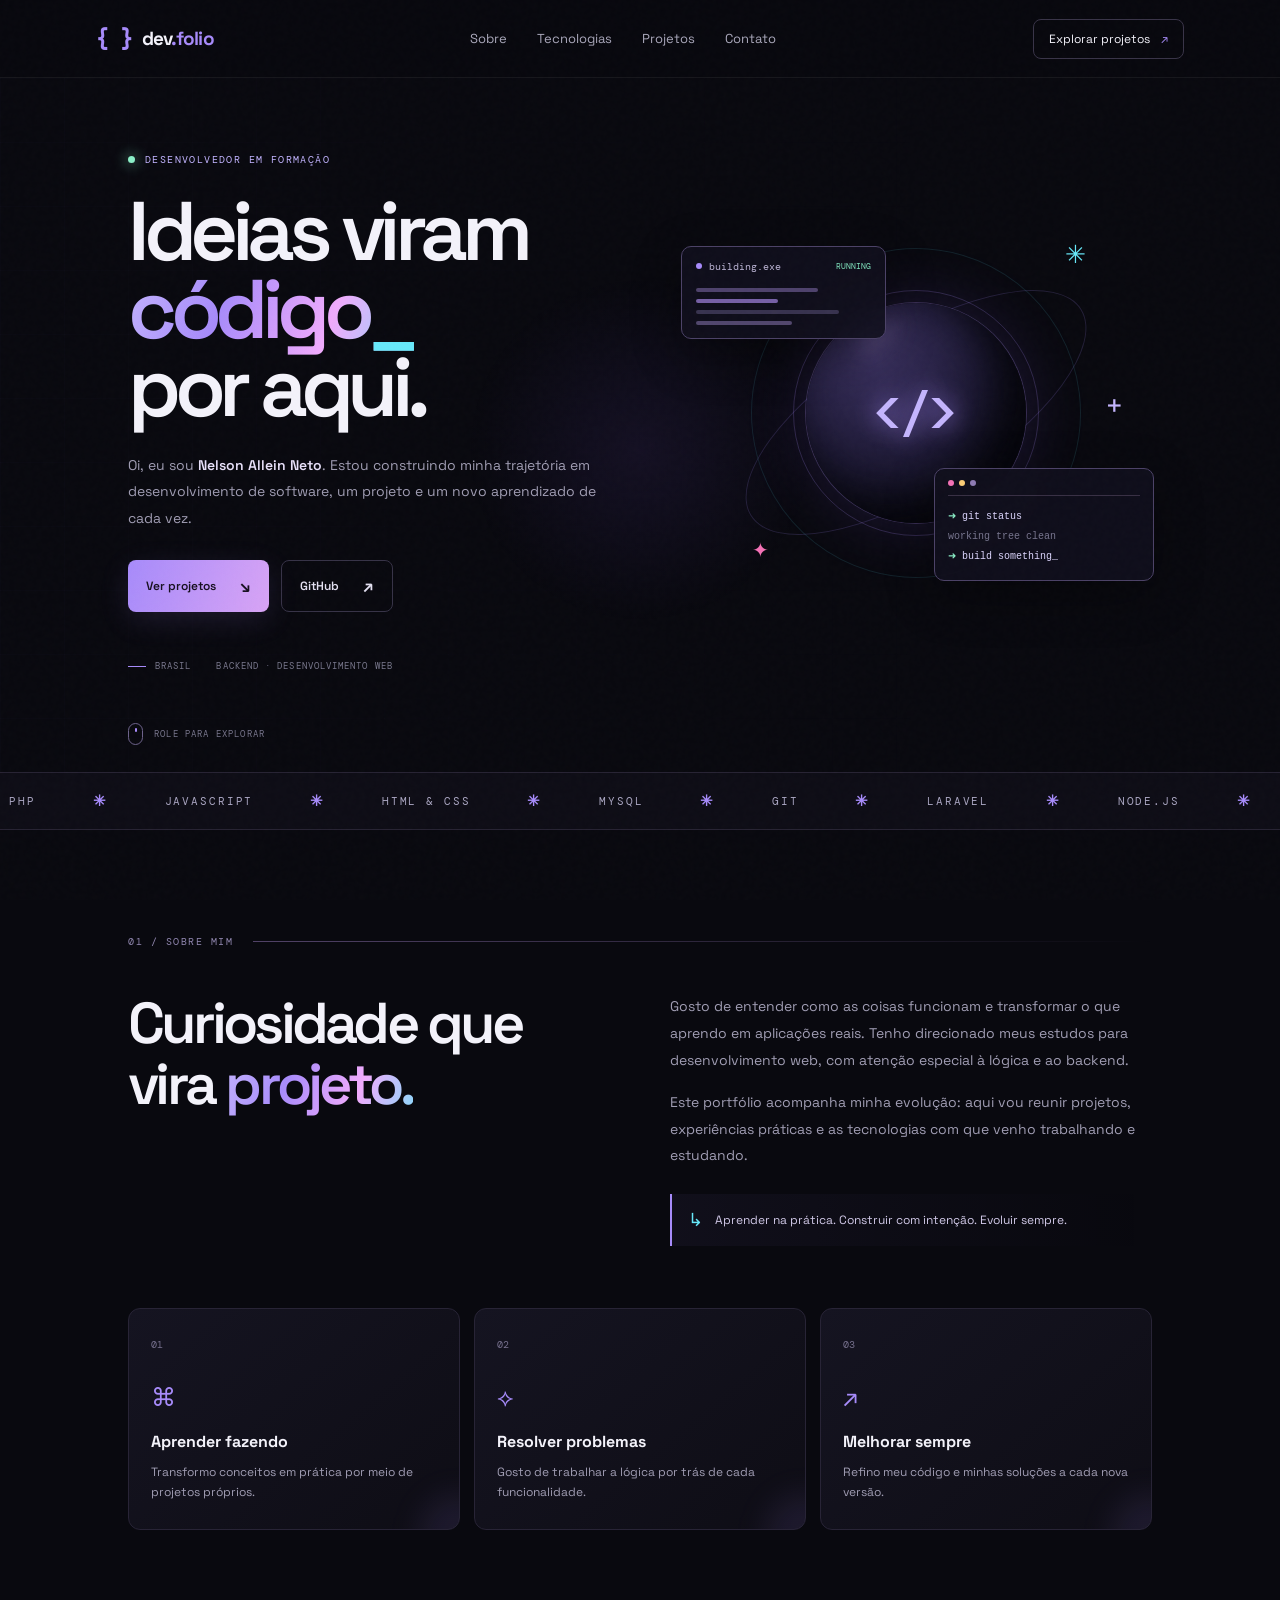
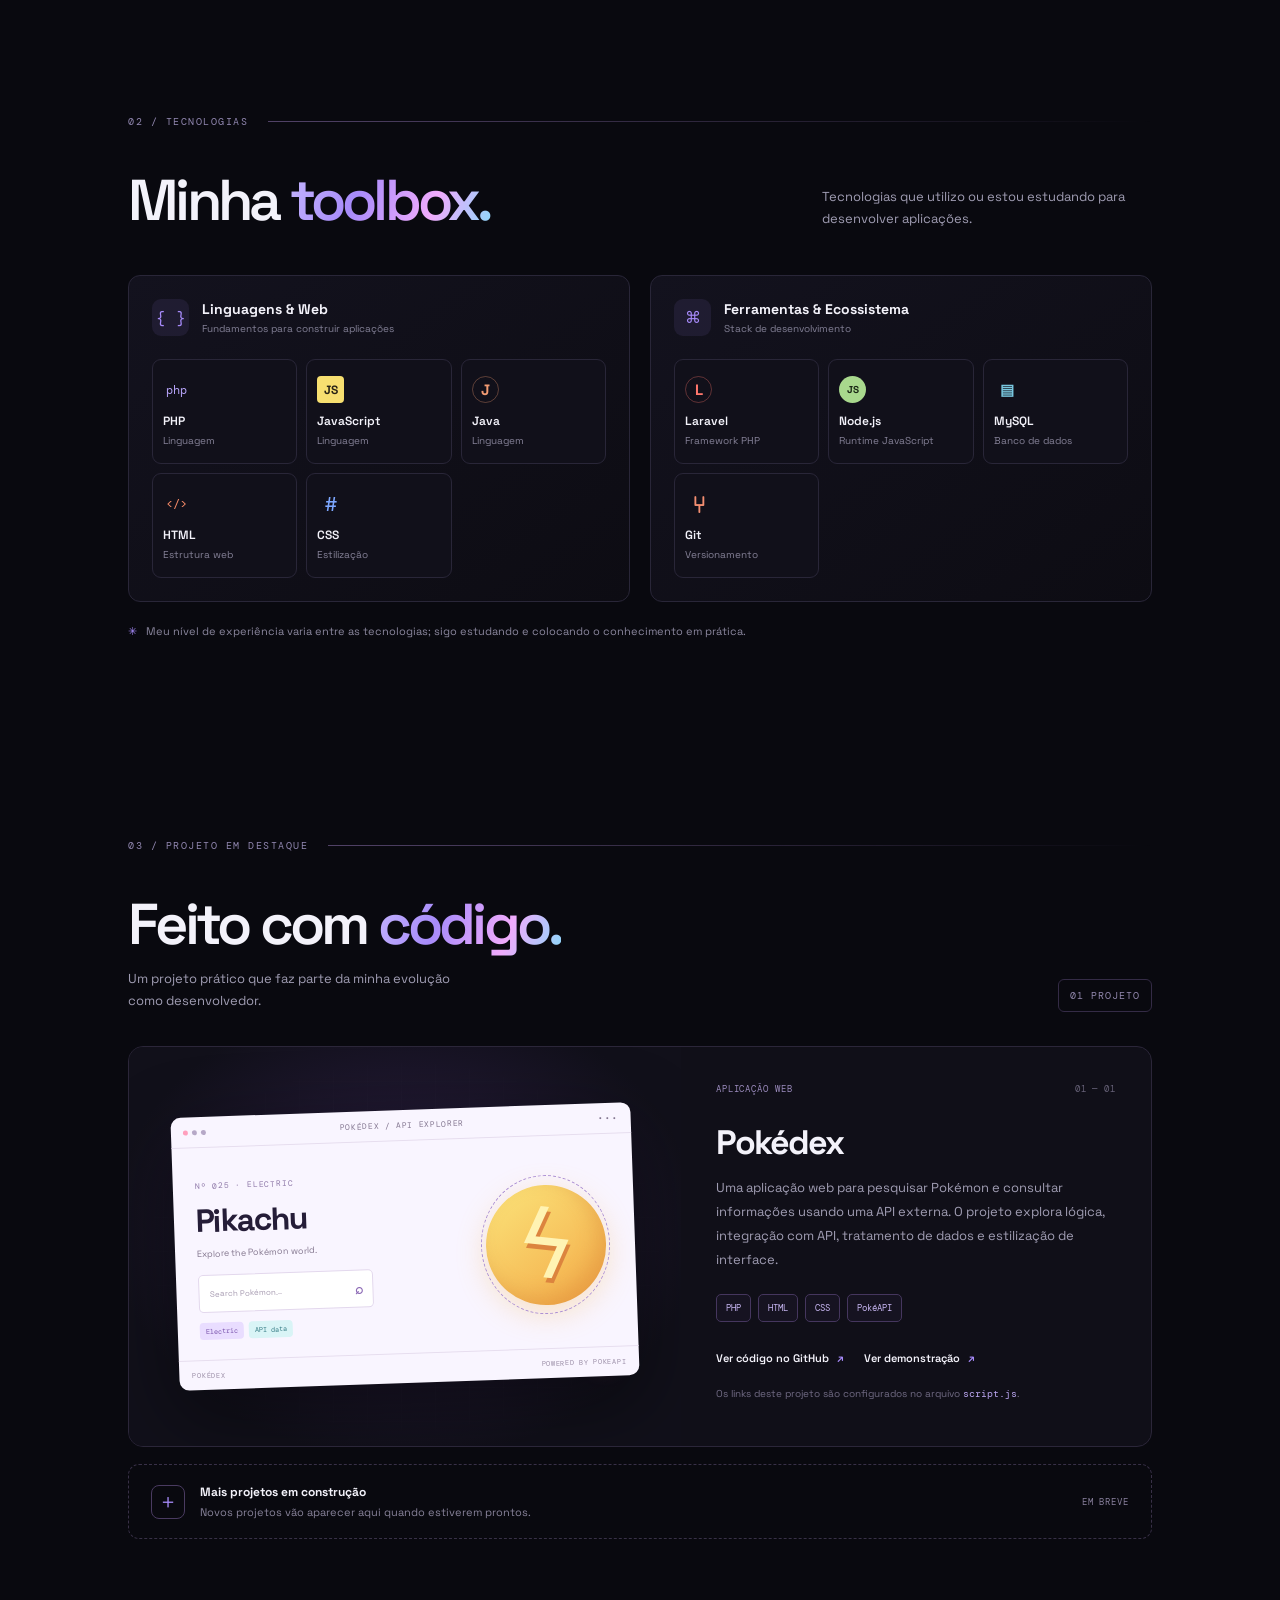
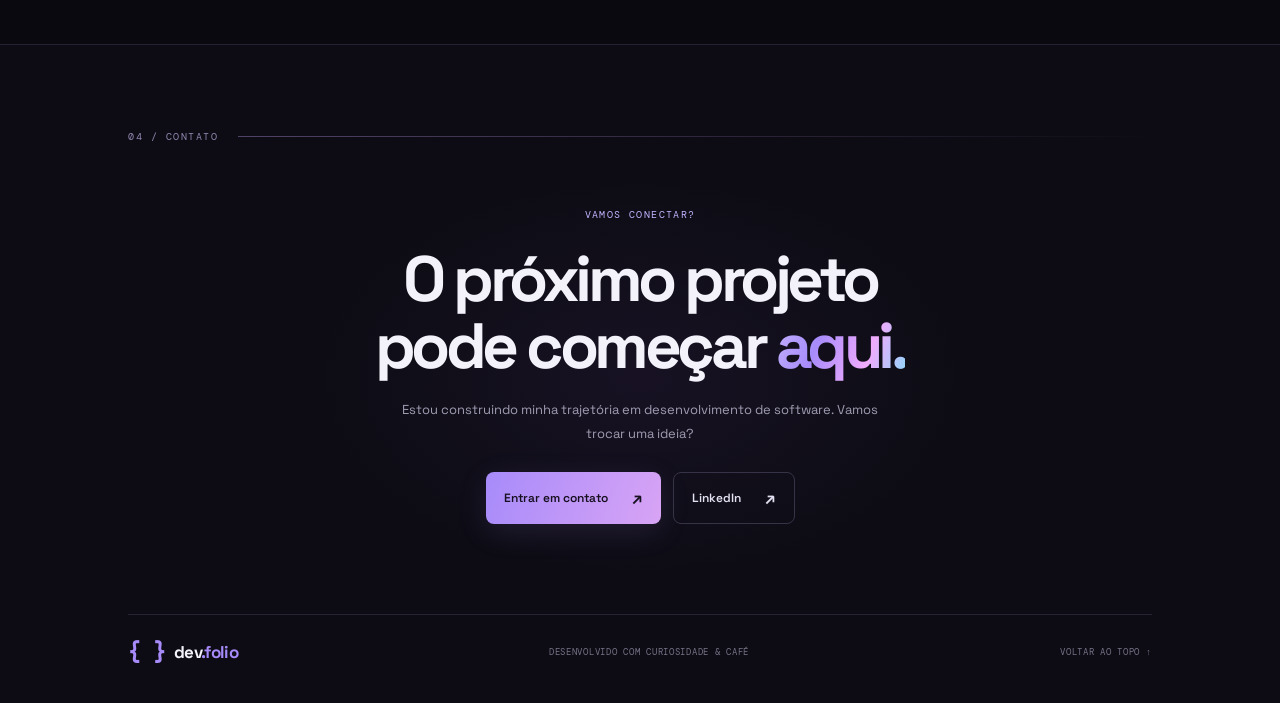
==== index.html @ 1afb01fc "Initial portfolio" ====
<!doctype html>
<html lang="pt-BR">
<head>
  <meta charset="utf-8">
  <meta name="viewport" content="width=device-width, initial-scale=1">
  <meta name="theme-color" content="#09090f">
  <meta name="description" content="Portfólio de desenvolvimento web e software.">
  <title>Seu Nome — Dev Portfolio</title>
  <link rel="preconnect" href="https://fonts.googleapis.com">
  <link rel="preconnect" href="https://fonts.gstatic.com" crossorigin>
  <link href="https://fonts.googleapis.com/css2?family=DM+Mono:wght@400;500&family=Space+Grotesk:wght@400;500;600;700&display=swap" rel="stylesheet">
  <link rel="stylesheet" href="style.css">
</head>
<body>
  <div class="noise" aria-hidden="true"></div>
  <div class="cursor-glow" aria-hidden="true"></div>
  <header class="topbar">
    <a class="brand" href="#home" aria-label="Voltar ao início"><span class="brand-mark">{ }</span><span>dev<span class="accent">.folio</span></span></a>
    <nav class="nav" id="nav" aria-label="Navegação principal">
      <a href="#about">Sobre</a><a href="#stack">Tecnologias</a><a href="#projects">Projetos</a><a href="#contact">Contato</a>
    </nav>
    <a class="top-cta" href="#projects">Explorar projetos <span>↗</span></a>
    <button class="menu-toggle" id="menuToggle" aria-label="Abrir menu" aria-expanded="false"><span></span><span></span></button>
  </header>

  <main>
    <section class="hero section" id="home">
      <div class="hero-grid" aria-hidden="true"></div>
      <div class="hero-copy reveal">
        <div class="eyebrow"><span class="status-dot"></span> DESENVOLVEDOR EM FORMAÇÃO</div>
        <h1>Ideias viram<br><span class="gradient-text">código<span class="cursor">_</span></span><br>por aqui.</h1>
        <p class="hero-sub">Oi, eu sou <strong data-config="name">Seu Nome</strong>. Estou construindo minha trajetória em desenvolvimento de software, um projeto e um novo aprendizado de cada vez.</p>
        <div class="hero-actions">
          <a class="button button-primary" href="#projects">Ver projetos <span>↘</span></a>
          <a class="button button-ghost" data-link="github" href="https://github.com/" target="_blank" rel="noreferrer">GitHub <span>↗</span></a>
        </div>
        <div class="hero-meta"><span><i class="meta-line"></i> BRASIL</span><span>BACKEND · DESENVOLVIMENTO WEB</span></div>
      </div>
      <div class="hero-art reveal" aria-label="Ilustração abstrata de código">
        <div class="orbit orbit-one"></div><div class="orbit orbit-two"></div>
        <div class="planet"><div class="planet-core">&lt;/&gt;</div><span class="planet-shine"></span></div>
        <div class="float-card card-code"><div class="code-card-head"><span class="card-dot"></span><span>building.exe</span><span class="card-live">RUNNING</span></div><div class="code-lines"><i></i><i></i><i></i><i></i></div></div>
        <div class="float-card card-terminal"><div class="terminal-head"><b></b><b></b><b></b></div><code><span class="term-green">➜</span> git status<br><span class="term-muted">working tree clean</span><br><span class="term-green">➜</span> build something<span class="blink">_</span></code></div>
        <div class="spark spark-a">✳</div><div class="spark spark-b">✦</div><div class="spark spark-c">+</div>
      </div>
      <a class="scroll-hint" href="#about"><span class="scroll-wheel"></span> ROLE PARA EXPLORAR</a>
    </section>

    <section class="ticker" aria-label="Tecnologias em destaque"><div class="ticker-track">
      <span>PHP</span><b>✳</b><span>JAVASCRIPT</span><b>✳</b><span>HTML & CSS</span><b>✳</b><span>MYSQL</span><b>✳</b><span>GIT</span><b>✳</b><span>LARAVEL</span><b>✳</b><span>NODE.JS</span><b>✳</b>
      <span>PHP</span><b>✳</b><span>JAVASCRIPT</span><b>✳</b><span>HTML & CSS</span><b>✳</b><span>MYSQL</span><b>✳</b><span>GIT</span><b>✳</b><span>LARAVEL</span><b>✳</b><span>NODE.JS</span><b>✳</b>
    </div></section>

    <section class="section about-section" id="about">
      <div class="section-label reveal"><span>01 / SOBRE MIM</span><span class="label-rule"></span></div>
      <div class="about-layout">
        <h2 class="section-title reveal">Curiosidade que<br>vira <span class="gradient-text">projeto.</span></h2>
        <div class="about-text reveal">
          <p>Gosto de entender como as coisas funcionam e transformar o que aprendo em aplicações reais. Tenho direcionado meus estudos para desenvolvimento web, com atenção especial à lógica e ao backend.</p>
          <p>Este portfólio acompanha minha evolução: aqui vou reunir projetos, experiências práticas e as tecnologias com que venho trabalhando e estudando.</p>
          <div class="about-note"><span class="note-icon">↳</span><span>Aprender na prática. Construir com intenção. Evoluir sempre.</span></div>
        </div>
      </div>
      <div class="principles">
        <article class="principle reveal"><span class="principle-number">01</span><div class="principle-icon">⌘</div><h3>Aprender fazendo</h3><p>Transformo conceitos em prática por meio de projetos próprios.</p></article>
        <article class="principle reveal"><span class="principle-number">02</span><div class="principle-icon">⟡</div><h3>Resolver problemas</h3><p>Gosto de trabalhar a lógica por trás de cada funcionalidade.</p></article>
        <article class="principle reveal"><span class="principle-number">03</span><div class="principle-icon">↗</div><h3>Melhorar sempre</h3><p>Refino meu código e minhas soluções a cada nova versão.</p></article>
      </div>
    </section>

    <section class="section stack-section" id="stack">
      <div class="section-label reveal"><span>02 / TECNOLOGIAS</span><span class="label-rule"></span></div>
      <div class="stack-heading reveal"><h2 class="section-title">Minha <span class="gradient-text">toolbox.</span></h2><p>Tecnologias que utilizo ou estou estudando para desenvolver aplicações.</p></div>
      <div class="stack-groups">
        <div class="stack-group reveal"><div class="stack-group-title"><span class="group-symbol">{ }</span><div><h3>Linguagens & Web</h3><p>Fundamentos para construir aplicações</p></div></div>
          <div class="tech-grid">
            <div class="tech-card"><span class="tech-icon php">php</span><span>PHP</span><small>Linguagem</small></div>
            <div class="tech-card"><span class="tech-icon js">JS</span><span>JavaScript</span><small>Linguagem</small></div>
            <div class="tech-card"><span class="tech-icon java">J</span><span>Java</span><small>Linguagem</small></div>
            <div class="tech-card"><span class="tech-icon html">&lt;/&gt;</span><span>HTML</span><small>Estrutura web</small></div>
            <div class="tech-card"><span class="tech-icon css">#</span><span>CSS</span><small>Estilização</small></div>
          </div>
        </div>
        <div class="stack-group reveal"><div class="stack-group-title"><span class="group-symbol">⌘</span><div><h3>Ferramentas & Ecossistema</h3><p>Stack de desenvolvimento</p></div></div>
          <div class="tech-grid">
            <div class="tech-card"><span class="tech-icon laravel">L</span><span>Laravel</span><small>Framework PHP</small></div>
            <div class="tech-card"><span class="tech-icon node">JS</span><span>Node.js</span><small>Runtime JavaScript</small></div>
            <div class="tech-card"><span class="tech-icon mysql">▤</span><span>MySQL</span><small>Banco de dados</small></div>
            <div class="tech-card"><span class="tech-icon git">⑂</span><span>Git</span><small>Versionamento</small></div>
          </div>
        </div>
      </div>
      <p class="stack-disclaimer reveal"><span>✳</span> Meu nível de experiência varia entre as tecnologias; sigo estudando e colocando o conhecimento em prática.</p>
    </section>

    <section class="section projects-section" id="projects">
      <div class="section-label reveal"><span>03 / PROJETO EM DESTAQUE</span><span class="label-rule"></span></div>
      <div class="projects-heading reveal"><div><h2 class="section-title">Feito com <span class="gradient-text">código.</span></h2><p>Um projeto prático que faz parte da minha evolução como desenvolvedor.</p></div><span class="project-count">01 PROJETO</span></div>
      <article class="project-card reveal">
        <div class="project-visual">
          <div class="pokedex-window">
            <div class="window-top"><span class="window-dots"><i></i><i></i><i></i></span><span>POKÉDEX / API EXPLORER</span><span class="window-menu">•••</span></div>
            <div class="pokedex-content"><div class="poke-copy"><span class="poke-kicker">Nº 025 · ELECTRIC</span><h3>Pikachu</h3><p>Explore the Pokémon world.</p><div class="poke-search"><span>Search Pokémon...</span><b>⌕</b></div><div class="poke-tags"><i>Electric</i><i>API data</i></div></div><div class="poke-art"><div class="poke-circle"></div><div class="poke-bolt">ϟ</div><span class="poke-orbit"></span></div></div>
            <div class="pokedex-bottom"><span>POKÉDEX</span><span>POWERED BY POKEAPI</span></div>
          </div>
          <div class="visual-orb orb-left"></div><div class="visual-orb orb-right"></div>
        </div>
        <div class="project-info">
          <div class="project-topline"><span class="project-type">APLICAÇÃO WEB</span><span class="project-index">01 — 01</span></div>
          <h3>Pokédex</h3>
          <p>Uma aplicação web para pesquisar Pokémon e consultar informações usando uma API externa. O projeto explora lógica, integração com API, tratamento de dados e estilização de interface.</p>
          <div class="project-tags"><span>PHP</span><span>HTML</span><span>CSS</span><span>PokéAPI</span></div>
          <div class="project-links"><a class="text-link" data-link="pokedexGithub" href="https://github.com/" target="_blank" rel="noreferrer">Ver código no GitHub <span>↗</span></a><a class="text-link" data-link="pokedexDemo" href="#projects">Ver demonstração <span>↗</span></a></div>
          <p class="edit-hint">Os links deste projeto são configurados no arquivo <code>script.js</code>.</p>
        </div>
      </article>
      <div class="future-project reveal"><span class="future-icon">＋</span><div><h3>Mais projetos em construção</h3><p>Novos projetos vão aparecer aqui quando estiverem prontos.</p></div><span class="future-status">EM BREVE</span></div>
    </section>

    <section class="contact-section" id="contact">
      <div class="contact-glow"></div>
      <div class="section-label reveal"><span>04 / CONTATO</span><span class="label-rule"></span></div>
      <div class="contact-content reveal"><span class="eyebrow">VAMOS CONECTAR?</span><h2>O próximo projeto<br>pode começar <span class="gradient-text">aqui.</span></h2><p>Estou construindo minha trajetória em desenvolvimento de software. Vamos trocar uma ideia?</p><div class="contact-actions"><a class="button button-primary" data-link="email" href="mailto:seuemail@exemplo.com">Entrar em contato <span>↗</span></a><a class="button button-ghost" data-link="linkedin" href="https://www.linkedin.com/" target="_blank" rel="noreferrer">LinkedIn <span>↗</span></a></div></div>
      <footer><a class="brand" href="#home"><span class="brand-mark">{ }</span><span>dev<span class="accent">.folio</span></span></a><span>DESENVOLVIDO COM CURIOSIDADE & CAFÉ</span><a href="#home" class="back-top">VOLTAR AO TOPO ↑</a></footer>
    </section>
  </main>
  <script src="script.js"></script>
</body>
</html>
---- style.css ----
:root{--bg:#09090f;--panel:#11111b;--text:#f3f2fa;--muted:#a09db3;--line:#292838;--purple:#a78bfa;--pink:#f472b6;--cyan:#67e8f9;--mono:"DM Mono",monospace;--display:"Space Grotesk",sans-serif}*{box-sizing:border-box}html{scroll-behavior:smooth;scroll-padding-top:90px}body{margin:0;background:var(--bg);color:var(--text);font-family:var(--display);overflow-x:hidden}a{color:inherit;text-decoration:none}button{font:inherit}.noise{position:fixed;inset:0;pointer-events:none;z-index:20;opacity:.025;background-image:url("data:image/svg+xml,%3Csvg viewBox='0 0 180 180' xmlns='http://www.w3.org/2000/svg'%3E%3Cfilter id='n'%3E%3CfeTurbulence type='fractalNoise' baseFrequency='.9' numOctaves='3' stitchTiles='stitch'/%3E%3C/filter%3E%3Crect width='100%25' height='100%25' filter='url(%23n)' opacity='.7'/%3E%3C/svg%3E")}.cursor-glow{position:fixed;left:50%;top:50%;width:360px;height:360px;border-radius:50%;pointer-events:none;z-index:0;background:radial-gradient(circle,rgba(139,92,246,.09),transparent 68%);transform:translate(-50%,-50%);will-change:left,top}.topbar{height:78px;padding:0 7.5%;display:flex;align-items:center;justify-content:space-between;border-bottom:1px solid rgba(255,255,255,.06);position:sticky;top:0;z-index:15;background:rgba(9,9,15,.82);backdrop-filter:blur(18px)}.brand{display:flex;align-items:center;gap:9px;font-weight:700;letter-spacing:-.04em;font-size:19px}.brand-mark{color:var(--purple);font-family:var(--mono);font-size:21px}.accent{color:var(--purple)}.nav{display:flex;gap:30px;color:#aaa8bb;font-size:13px}.nav a{transition:color .2s}.nav a:hover,.text-link:hover{color:var(--cyan)}.top-cta{font-size:12px;padding:11px 15px;border:1px solid #393448;border-radius:8px;transition:.25s}.top-cta span{color:var(--purple);margin-left:8px}.top-cta:hover{border-color:var(--purple);transform:translateY(-2px)}.menu-toggle{display:none;background:none;border:0}.section{position:relative;padding:105px 10%;max-width:1600px;margin:auto}.hero{min-height:680px;display:grid;grid-template-columns:1.08fr .92fr;align-items:center;padding-top:75px;padding-bottom:100px;overflow:hidden}.hero-grid{position:absolute;inset:0;opacity:.17;pointer-events:none;background-image:linear-gradient(rgba(167,139,250,.1) 1px,transparent 1px),linear-gradient(90deg,rgba(167,139,250,.1) 1px,transparent 1px);background-size:64px 64px;mask-image:linear-gradient(90deg,black,transparent 90%)}.hero-copy{position:relative;z-index:2}.eyebrow{font:10px var(--mono);letter-spacing:.14em;color:#c2b4ff;display:flex;align-items:center;gap:10px}.status-dot{height:7px;width:7px;border-radius:50%;background:#8cf0c8;box-shadow:0 0 14px #8cf0c8;animation:pulse 2s infinite}.hero h1{font-size:clamp(54px,6.5vw,88px);line-height:.94;letter-spacing:-.078em;margin:26px 0 25px;font-weight:600}.gradient-text{background:linear-gradient(110deg,#c4b5fd 0%,#a78bfa 34%,#f0abfc 70%,#67e8f9 110%);background-clip:text;-webkit-background-clip:text;color:transparent}.cursor{color:var(--cyan);animation:blink 1s steps(2) infinite}.hero-sub{max-width:470px;color:var(--muted);font-size:14px;line-height:1.9}.hero-sub strong{color:#e8e1fa;font-weight:600}.hero-actions{display:flex;gap:12px;margin-top:29px}.button{display:inline-flex;align-items:center;gap:24px;padding:14px 18px;border-radius:8px;font-size:12px;font-weight:600;transition:transform .25s,box-shadow .25s,border-color .25s}.button span{font-size:17px}.button:hover{transform:translateY(-3px)}.button-primary{background:linear-gradient(110deg,#a78bfa,#d8a4f5);color:#171020;box-shadow:0 8px 30px #a78bfa20}.button-primary:hover{box-shadow:0 10px 35px #a78bfa45}.button-ghost{border:1px solid #373347;color:#e4e1f2}.button-ghost:hover{border-color:var(--purple)}.hero-meta{display:flex;gap:25px;margin-top:48px;color:#79788d;font:9px var(--mono);letter-spacing:.12em}.hero-meta span{display:flex;align-items:center;gap:9px}.meta-line{width:18px;height:1px;background:var(--purple)}.hero-art{height:440px;position:relative;display:grid;place-items:center;perspective:900px}.orbit{position:absolute;width:390px;height:155px;border:1px solid #8e77d533;border-radius:50%;transform:rotate(-32deg)}.orbit-two{width:330px;height:330px;transform:rotate(38deg);border-color:#67e8f91c}.planet{width:220px;height:220px;border-radius:50%;position:relative;display:grid;place-items:center;background:radial-gradient(circle at 32% 26%,#39305e,#1d1934 48%,#100f1c 75%);box-shadow:inset -25px -22px 45px #05050b,0 0 65px #8b5cf62a,0 0 0 1px #b8a0ff3b;animation:float 6s ease-in-out infinite}.planet:before{content:"";position:absolute;inset:-13px;border:1px solid #a78bfa35;border-radius:50%}.planet-core{font:500 55px var(--mono);letter-spacing:-.1em;color:#c4b5fd;text-shadow:0 0 25px #a78bfa;transform:translateX(-4px)}.planet-shine{position:absolute;top:25px;left:46px;width:50px;height:18px;border-radius:50%;background:#d8b4fe33;filter:blur(10px);transform:rotate(-35deg)}.float-card{position:absolute;border:1px solid #4c4267;background:rgba(17,16,29,.9);backdrop-filter:blur(12px);border-radius:10px;box-shadow:0 15px 50px #0005;animation:float 5s ease-in-out infinite}.card-code{top:53px;left:0;width:205px;padding:13px 14px;font:10px var(--mono);color:#bcb5d5}.code-card-head{display:flex;align-items:center;gap:7px}.card-dot{display:inline-block;width:6px;height:6px;border-radius:50%;background:#a78bfa}.card-live{margin-left:auto;color:#81e6bf;font-size:8px}.code-lines{margin-top:15px;display:grid;gap:7px}.code-lines i{height:4px;background:#4e426c;border-radius:4px;width:70%}.code-lines i:nth-child(2){width:47%;background:#7660a6}.code-lines i:nth-child(3){width:82%;background:#38334f}.code-lines i:nth-child(4){width:55%;background:#51466d}.card-terminal{right:-2px;bottom:52px;padding:0 13px 14px;width:220px;font:10px/1.9 var(--mono);color:#ddd6fe;animation-delay:-2s}.terminal-head{display:flex;gap:5px;padding:11px 0 9px;border-bottom:1px solid #383044;margin-bottom:10px}.terminal-head b{width:6px;height:6px;border-radius:50%;background:#8e7bb3}.terminal-head b:first-child{background:#f472b6}.terminal-head b:nth-child(2){background:#facc75}.term-green{color:#8cf0c8}.term-muted{color:#77758e}.blink{animation:blink .8s steps(2) infinite}.spark{position:absolute;color:var(--cyan);font-size:25px;animation:twinkle 3s infinite}.spark-a{right:14%;top:45px}.spark-b{left:15%;bottom:70px;color:var(--pink);font-size:20px;animation-delay:-1s}.spark-c{right:6%;top:44%;font-size:30px;color:#c4b5fd}.scroll-hint{position:absolute;bottom:27px;left:10%;display:flex;align-items:center;gap:11px;font:9px var(--mono);letter-spacing:.13em;color:#77758b}.scroll-wheel{width:15px;height:22px;border:1px solid #6e638c;border-radius:10px;position:relative}.scroll-wheel:after{content:"";position:absolute;top:4px;left:6px;width:2px;height:4px;background:var(--purple);border-radius:2px;animation:scroll 1.4s infinite}.ticker{overflow:hidden;border-top:1px solid #272333;border-bottom:1px solid #272333;background:#0e0d16;padding:18px 0}.ticker-track{display:flex;align-items:center;justify-content:space-around;gap:38px;width:max-content;min-width:200%;animation:marquee 31s linear infinite;font:11px var(--mono);letter-spacing:.17em;color:#aaa6c2}.ticker-track b{color:var(--purple);font-size:15px}.section-label{display:flex;align-items:center;gap:20px;color:#9187b0;font:10px var(--mono);letter-spacing:.15em}.label-rule{height:1px;background:linear-gradient(90deg,#514267,transparent);flex:1}.about-layout{display:grid;grid-template-columns:1fr 1fr;gap:60px;margin-top:45px}.section-title{font-size:clamp(38px,4.5vw,61px);letter-spacing:-.065em;line-height:1.05;font-weight:600;margin:0}.about-text{max-width:490px;color:var(--muted);font-size:14px;line-height:1.9}.about-text p{margin:0 0 16px}.about-note{margin-top:25px;padding:14px 16px;border-left:2px solid var(--purple);background:linear-gradient(90deg,#a78bfa0d,transparent);color:#d1c9e8;font-size:12px;display:flex;gap:12px;align-items:center}.note-icon{color:var(--cyan);font:18px var(--mono)}.principles{display:grid;grid-template-columns:repeat(3,1fr);gap:14px;margin-top:62px}.principle{position:relative;padding:23px 22px 26px;background:linear-gradient(140deg,#151421,#0e0d15);border:1px solid #282436;border-radius:12px;overflow:hidden;transition:transform .3s,border-color .3s}.principle:after{content:"";position:absolute;width:80px;height:80px;right:-40px;bottom:-45px;border-radius:50%;background:#a78bfa1a;filter:blur(15px)}.principle:hover{transform:translateY(-6px);border-color:#69528f}.principle-number{font:10px var(--mono);color:#77718e}.principle-icon{font-size:25px;color:var(--purple);margin:28px 0 18px}.principle h3{font-size:16px;margin:0 0 10px}.principle p{font-size:12px;line-height:1.7;color:var(--muted);margin:0}.stack-section{padding-top:80px}.stack-heading{display:flex;align-items:end;justify-content:space-between;gap:30px;margin:42px 0 45px}.stack-heading p,.projects-heading p{color:var(--muted);font-size:13px;line-height:1.7;max-width:330px;margin:0}.stack-groups{display:grid;grid-template-columns:1fr 1fr;gap:20px}.stack-group{border:1px solid #292638;border-radius:12px;background:linear-gradient(145deg,#13121e,#0d0c13);padding:23px}.stack-group-title{display:flex;gap:13px;align-items:center;margin-bottom:23px}.group-symbol{height:37px;width:37px;display:grid;place-items:center;border-radius:9px;background:#a78bfa16;color:var(--purple);font:16px var(--mono)}.stack-group-title h3{font-size:14px;margin:0 0 4px}.stack-group-title p{font-size:10px;color:#838096;margin:0}.tech-grid{display:grid;grid-template-columns:repeat(3,1fr);gap:9px}.tech-card{border:1px solid #292638;background:#11101a;border-radius:9px;min-height:105px;padding:13px 10px;display:flex;flex-direction:column;align-items:flex-start;justify-content:center;gap:5px;transition:.25s}.tech-card:hover{transform:translateY(-4px);background:#1a1728;border-color:#6c5896}.tech-icon{height:27px;min-width:27px;display:grid;place-items:center;font-weight:700;font-size:15px;margin-bottom:5px}.tech-icon.php{font:12px var(--mono);color:#b5a2f7}.tech-icon.js{background:#f7df70;color:#282316;font-size:12px;border-radius:4px;padding:4px}.tech-icon.java{color:#f29b73;border:1px solid #f29b7355;border-radius:50%}.tech-icon.html{color:#f78b68;font:12px var(--mono)}.tech-icon.css{color:#7da7ff;font:20px var(--mono)}.tech-icon.laravel{color:#ff776d;border:1px solid #ff776d55;border-radius:50%}.tech-icon.node{background:#a8d88d;color:#182514;font-size:10px;border-radius:50%;padding:4px}.tech-icon.mysql{color:#79c7df}.tech-icon.git{color:#f38e71;font-size:23px}.tech-card>span:nth-child(2){font-size:12px;font-weight:600}.tech-card small{color:#858197;font-size:10px}.stack-disclaimer{font-size:11px;color:#8b879e;margin-top:22px;display:flex;align-items:center;gap:9px}.stack-disclaimer span{color:var(--purple)}.projects-section{padding-top:85px}.projects-heading{display:flex;justify-content:space-between;align-items:end;margin:42px 0 34px}.projects-heading .section-title{margin-bottom:13px}.project-count{font:10px var(--mono);letter-spacing:.1em;color:#9288ad;border:1px solid #342b46;border-radius:6px;padding:9px 11px}.project-card{display:grid;grid-template-columns:1.08fr .92fr;border:1px solid #2b2639;border-radius:15px;overflow:hidden;background:#100f18;transition:border-color .3s}.project-card:hover{border-color:#655084}.project-visual{min-height:370px;background:radial-gradient(ellipse at 50% 45%,#3a275d 0%,#201831 35%,#11101a 75%);position:relative;display:grid;place-items:center;overflow:hidden}.project-visual:before{content:"";position:absolute;inset:0;background-image:linear-gradient(#ffffff08 1px,transparent 1px),linear-gradient(90deg,#ffffff08 1px,transparent 1px);background-size:34px 34px;mask-image:radial-gradient(ellipse,black,transparent 80%)}.pokedex-window{position:relative;z-index:2;width:min(86%,460px);background:#f9f5ff;color:#251d38;border-radius:10px;box-shadow:0 25px 80px #0007;transform:rotate(-2deg);transition:transform .5s}.project-card:hover .pokedex-window{transform:rotate(0) translateY(-5px)}.window-top{height:31px;border-bottom:1px solid #e7deef;display:flex;align-items:center;justify-content:space-between;padding:0 12px;font:8px var(--mono);letter-spacing:.08em;color:#82758f}.window-dots{display:flex;gap:4px}.window-dots i{height:5px;width:5px;border-radius:50%;background:#b6a8c7}.window-dots i:first-child{background:#ff9fbd}.window-menu{letter-spacing:2px}.pokedex-content{padding:25px 22px 20px;display:flex;justify-content:space-between;align-items:center;min-height:210px}.poke-kicker{font:8px var(--mono);color:#8e78a8;letter-spacing:.1em}.poke-copy h3{font-size:32px;letter-spacing:-.06em;margin:7px 0}.poke-copy p{font-size:9px;color:#84778f;margin:0 0 15px}.poke-search{display:flex;align-items:center;justify-content:space-between;border:1px solid #e3d8ed;background:#fff;border-radius:5px;padding:9px 10px;width:175px;font-size:8px;color:#a69ab0}.poke-search b{font-size:14px;color:#8d6bb6}.poke-tags{display:flex;gap:5px;margin-top:10px}.poke-tags i{font:7px var(--mono);font-style:normal;padding:4px 6px;border-radius:4px;background:#e9ddff;color:#7953ac}.poke-tags i+i{background:#d9f4f6;color:#397e87}.poke-art{height:145px;width:135px;position:relative;display:grid;place-items:center}.poke-circle{position:absolute;width:120px;height:120px;border-radius:50%;background:linear-gradient(145deg,#fbe47a,#f3a947);box-shadow:inset -8px -8px 20px #d17a3155,0 8px 30px #f5b64c55;animation:float 4s ease-in-out infinite}.poke-bolt{z-index:1;font-size:93px;line-height:1;color:#fff3b3;text-shadow:3px 5px 0 #dc843e;transform:rotate(8deg)}.poke-orbit{position:absolute;inset:3px;border:1px dashed #ad91d4;border-radius:50%;animation:spin 14s linear infinite}.pokedex-bottom{border-top:1px solid #e7deef;padding:10px 13px;display:flex;justify-content:space-between;font:7px var(--mono);letter-spacing:.1em;color:#9a8da6}.visual-orb{position:absolute;width:9px;height:9px;border-radius:50%;background:var(--cyan);box-shadow:0 0 20px var(--cyan);animation:twinkle 3s infinite}.orb-left{left:13%;top:24%}.orb-right{right:13%;bottom:20%;background:var(--pink);box-shadow:0 0 20px var(--pink)}.project-info{padding:36px 35px;display:flex;flex-direction:column;align-items:flex-start;justify-content:center}.project-topline{display:flex;justify-content:space-between;width:100%;font:9px var(--mono);letter-spacing:.1em;color:#9b8bbd}.project-index{color:#686379}.project-info h3{font-size:34px;letter-spacing:-.06em;margin:26px 0 12px}.project-info>p:not(.edit-hint){font-size:13px;line-height:1.85;color:var(--muted);margin:0;max-width:430px}.project-tags{display:flex;flex-wrap:wrap;gap:7px;margin:22px 0}.project-tags span{font:9px var(--mono);color:#c6b5f1;padding:7px 9px;border:1px solid #45365e;background:#a78bfa0a;border-radius:5px}.project-links{display:flex;flex-wrap:wrap;gap:20px;margin-top:7px}.text-link{font-size:11px;font-weight:600;transition:color .2s}.text-link span{color:var(--purple);margin-left:5px}.edit-hint{color:#716b84;font-size:10px;margin-top:22px}.edit-hint code{color:#b9a5ef;font-family:var(--mono)}.future-project{margin-top:17px;border:1px dashed #383047;border-radius:11px;padding:19px 22px;display:flex;align-items:center;gap:15px}.future-icon{height:34px;width:34px;border:1px solid #4a3b61;border-radius:8px;display:grid;place-items:center;color:var(--purple);font-size:20px}.future-project h3{font-size:12px;margin:0 0 5px}.future-project p{font-size:11px;color:#88839a;margin:0}.future-status{margin-left:auto;color:#89809d;font:9px var(--mono);letter-spacing:.1em}.contact-section{position:relative;padding:85px 10% 25px;overflow:hidden;border-top:1px solid #252132;background:#0d0c14}.contact-glow{position:absolute;left:50%;top:20%;transform:translateX(-50%);width:650px;height:400px;background:radial-gradient(ellipse,#6d42a01c,transparent 70%);pointer-events:none}.contact-content{position:relative;text-align:center;padding:65px 0 90px}.contact-content .eyebrow{justify-content:center}.contact-content h2{font-size:clamp(39px,5vw,68px);line-height:1.05;letter-spacing:-.07em;margin:25px 0 18px}.contact-content>p{max-width:480px;margin:0 auto;color:var(--muted);font-size:13px;line-height:1.8}.contact-actions{display:flex;justify-content:center;gap:12px;margin-top:27px}footer{border-top:1px solid #282333;display:flex;justify-content:space-between;align-items:center;padding:23px 0 12px;color:#777287;font:9px var(--mono);letter-spacing:.08em}footer .brand{color:var(--text);font:700 17px var(--display);letter-spacing:-.04em}.back-top{transition:color .2s}.back-top:hover{color:var(--cyan)}.reveal{opacity:0;transform:translateY(22px);transition:opacity .8s ease,transform .8s cubic-bezier(.2,.7,.2,1)}.reveal.visible{opacity:1;transform:translateY(0)}.principle:nth-child(2),.tech-card:nth-child(2){transition-delay:.08s}.principle:nth-child(3),.tech-card:nth-child(3){transition-delay:.16s}@keyframes float{0%,100%{transform:translateY(0)}50%{transform:translateY(-12px)}}@keyframes blink{0%,48%{opacity:1}49%,100%{opacity:0}}@keyframes pulse{0%,100%{box-shadow:0 0 0 0 #8cf0c855}50%{box-shadow:0 0 0 6px #8cf0c800}}@keyframes twinkle{0%,100%{opacity:.45;transform:scale(.85) rotate(0)}50%{opacity:1;transform:scale(1.1) rotate(15deg)}}@keyframes spin{to{transform:rotate(360deg)}}@keyframes scroll{0%{transform:translateY(0);opacity:1}80%,100%{transform:translateY(8px);opacity:0}}@keyframes marquee{to{transform:translateX(-50%)}}@media(min-width:1500px){.section{padding-left:12%;padding-right:12%}.hero{min-height:760px}}@media(max-width:1050px){.section{padding-left:7%;padding-right:7%}.topbar{padding:0 6%}.hero{grid-template-columns:1.05fr .95fr}.hero-art{transform:scale(.88)}.stack-groups{grid-template-columns:1fr}.stack-group{padding:25px}.contact-section{padding-left:7%;padding-right:7%}.scroll-hint{left:7%}.project-info{padding:28px}.project-visual{min-height:340px}}@media(max-width:760px){.topbar{height:68px;padding:0 5%}.nav{display:none;position:absolute;top:68px;left:0;right:0;padding:20px 6% 24px;background:#0e0d16;border-bottom:1px solid var(--line);flex-direction:column;gap:20px}.nav.open{display:flex}.top-cta{display:none}.menu-toggle{display:flex;width:38px;height:38px;flex-direction:column;justify-content:center;gap:6px;align-items:center;border:1px solid #393448;border-radius:8px}.menu-toggle span{width:15px;height:1px;background:#e2d9f7;transition:.2s}.menu-toggle[aria-expanded="true"] span:first-child{transform:translateY(3.5px) rotate(45deg)}.menu-toggle[aria-expanded="true"] span:last-child{transform:translateY(-3.5px) rotate(-45deg)}.section{padding:78px 6%}.hero{display:flex;flex-direction:column;align-items:stretch;padding-top:67px;padding-bottom:75px;min-height:0}.hero h1{font-size:clamp(57px,13vw,82px)}.hero-sub{font-size:13px;max-width:510px}.hero-art{height:340px;transform:scale(.88);transform-origin:center top;margin-top:25px;margin-bottom:-10px}.planet{width:180px;height:180px}.planet-core{font-size:45px}.orbit{width:320px;height:130px}.orbit-two{width:265px;height:265px}.card-code{left:1%;top:27px}.card-terminal{right:0;bottom:35px}.scroll-hint{left:6%;bottom:20px}.hero-meta{margin-top:34px;font-size:8px;gap:15px}.ticker-track{gap:25px}.about-layout{grid-template-columns:1fr;gap:25px;margin-top:35px}.section-title{font-size:clamp(39px,9vw,57px)}.principles{grid-template-columns:1fr;gap:10px;margin-top:35px}.principle{padding:20px}.principle-icon{margin:18px 0 12px}.stack-heading{display:block;margin:34px 0 30px}.stack-heading p{margin-top:15px}.stack-group{padding:17px}.tech-grid{grid-template-columns:repeat(3,minmax(0,1fr));gap:7px}.tech-card{padding:11px 8px;min-height:96px}.tech-card>span:nth-child(2){font-size:11px}.tech-card small{font-size:9px}.projects-heading{align-items:start;gap:12px;margin:33px 0 25px}.projects-heading p{font-size:12px;margin-top:12px}.project-count{white-space:nowrap;font-size:8px;padding:8px}.project-card{grid-template-columns:1fr}.project-visual{min-height:310px}.pokedex-window{width:86%;max-width:460px}.project-info{padding:27px 23px 29px}.project-info h3{margin-top:20px}.future-project{padding:17px 14px;gap:10px}.future-status{font-size:8px}.contact-section{padding:65px 6% 20px}.contact-content{padding:60px 0 70px}.contact-content h2{font-size:clamp(39px,10vw,59px)}footer{flex-wrap:wrap;gap:20px}footer>span{order:3;width:100%;text-align:center;font-size:8px}}@media(max-width:400px){.hero h1{font-size:53px}.hero-art{transform:scale(.77);margin-left:-25px;margin-right:-25px;margin-bottom:-45px}.hero-actions .button{padding:12px 13px;gap:14px}.tech-grid{grid-template-columns:repeat(2,minmax(0,1fr))}.pokedex-content{padding:20px 14px}.poke-art{transform:scale(.78);margin-left:-14px}.poke-search{width:150px}.projects-heading{flex-direction:column}.project-count{align-self:flex-start}.contact-actions{flex-direction:column;align-items:center}.contact-actions .button{width:max-content}}@media(prefers-reduced-motion:reduce){*,*::before,*::after{scroll-behavior:auto!important;animation-duration:.01ms!important;animation-iteration-count:1!important;transition-duration:.01ms!important}.reveal{opacity:1;transform:none}.cursor-glow{display:none}}
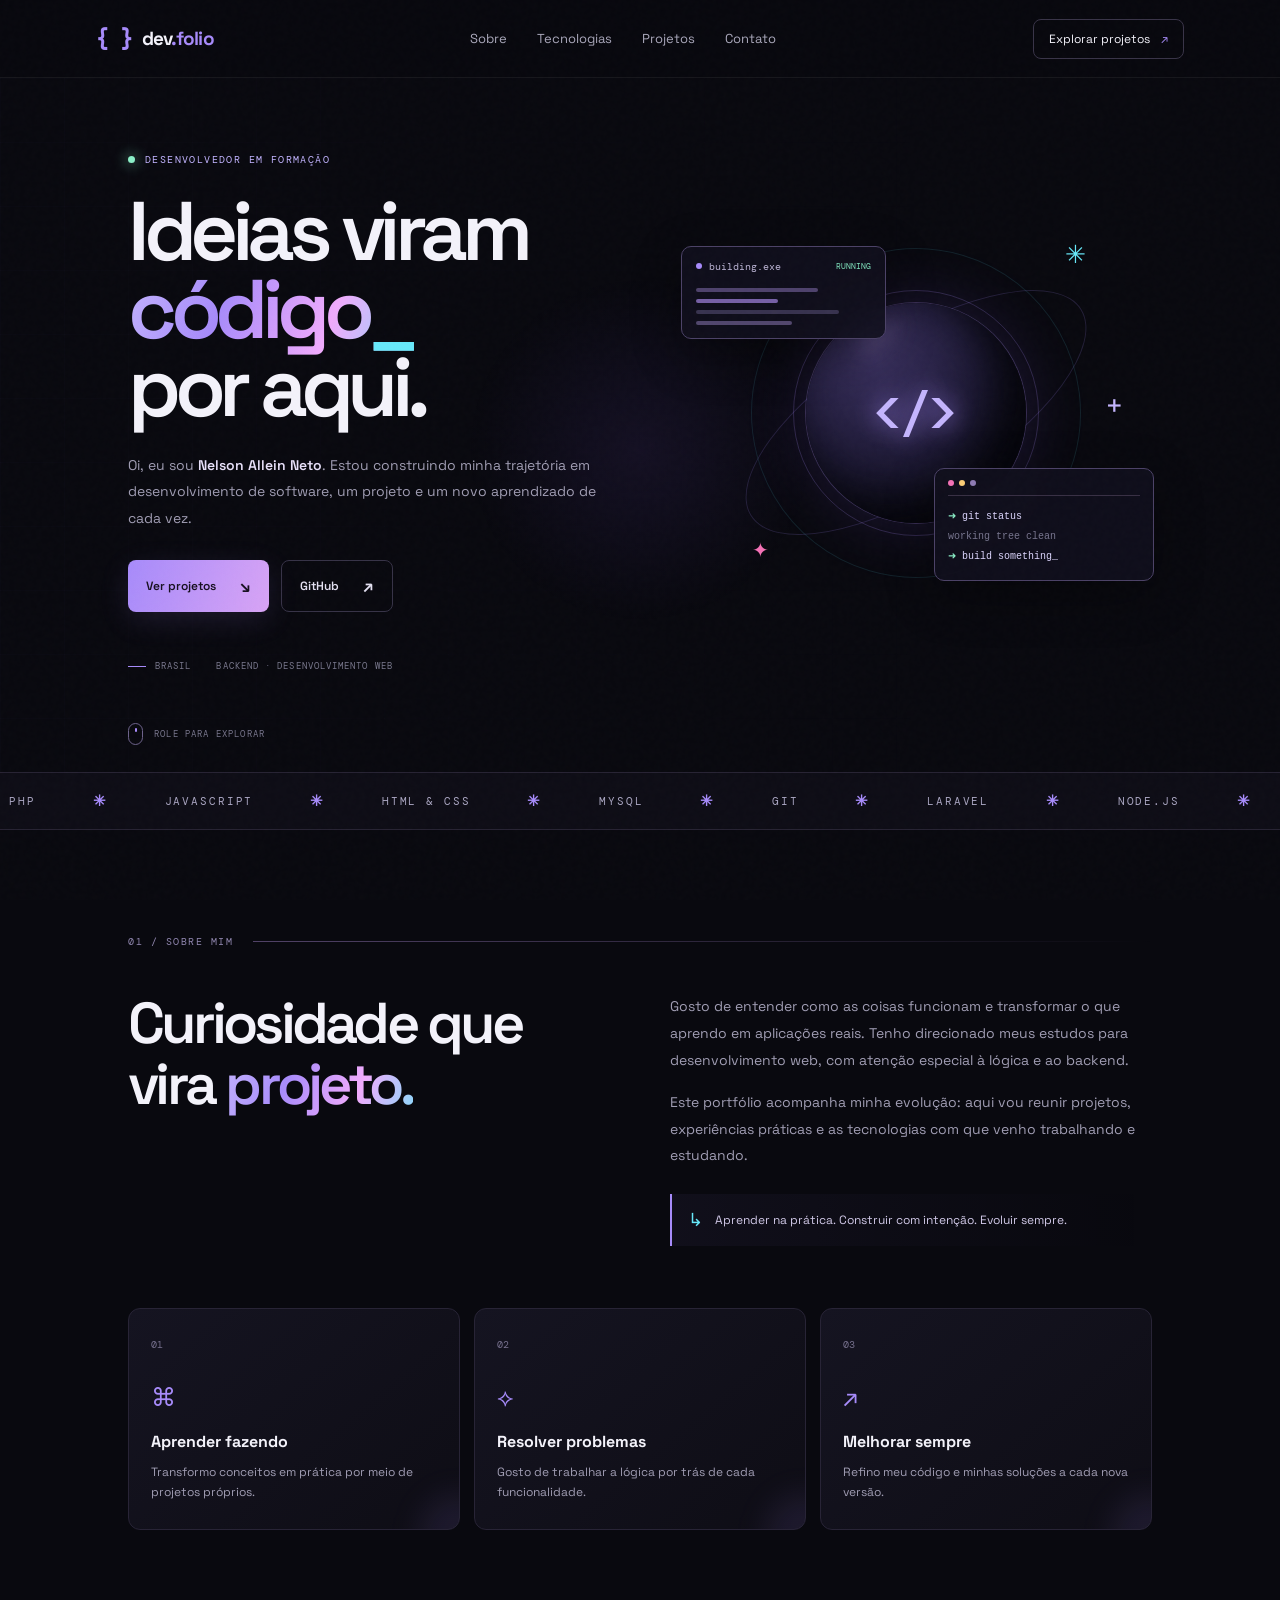
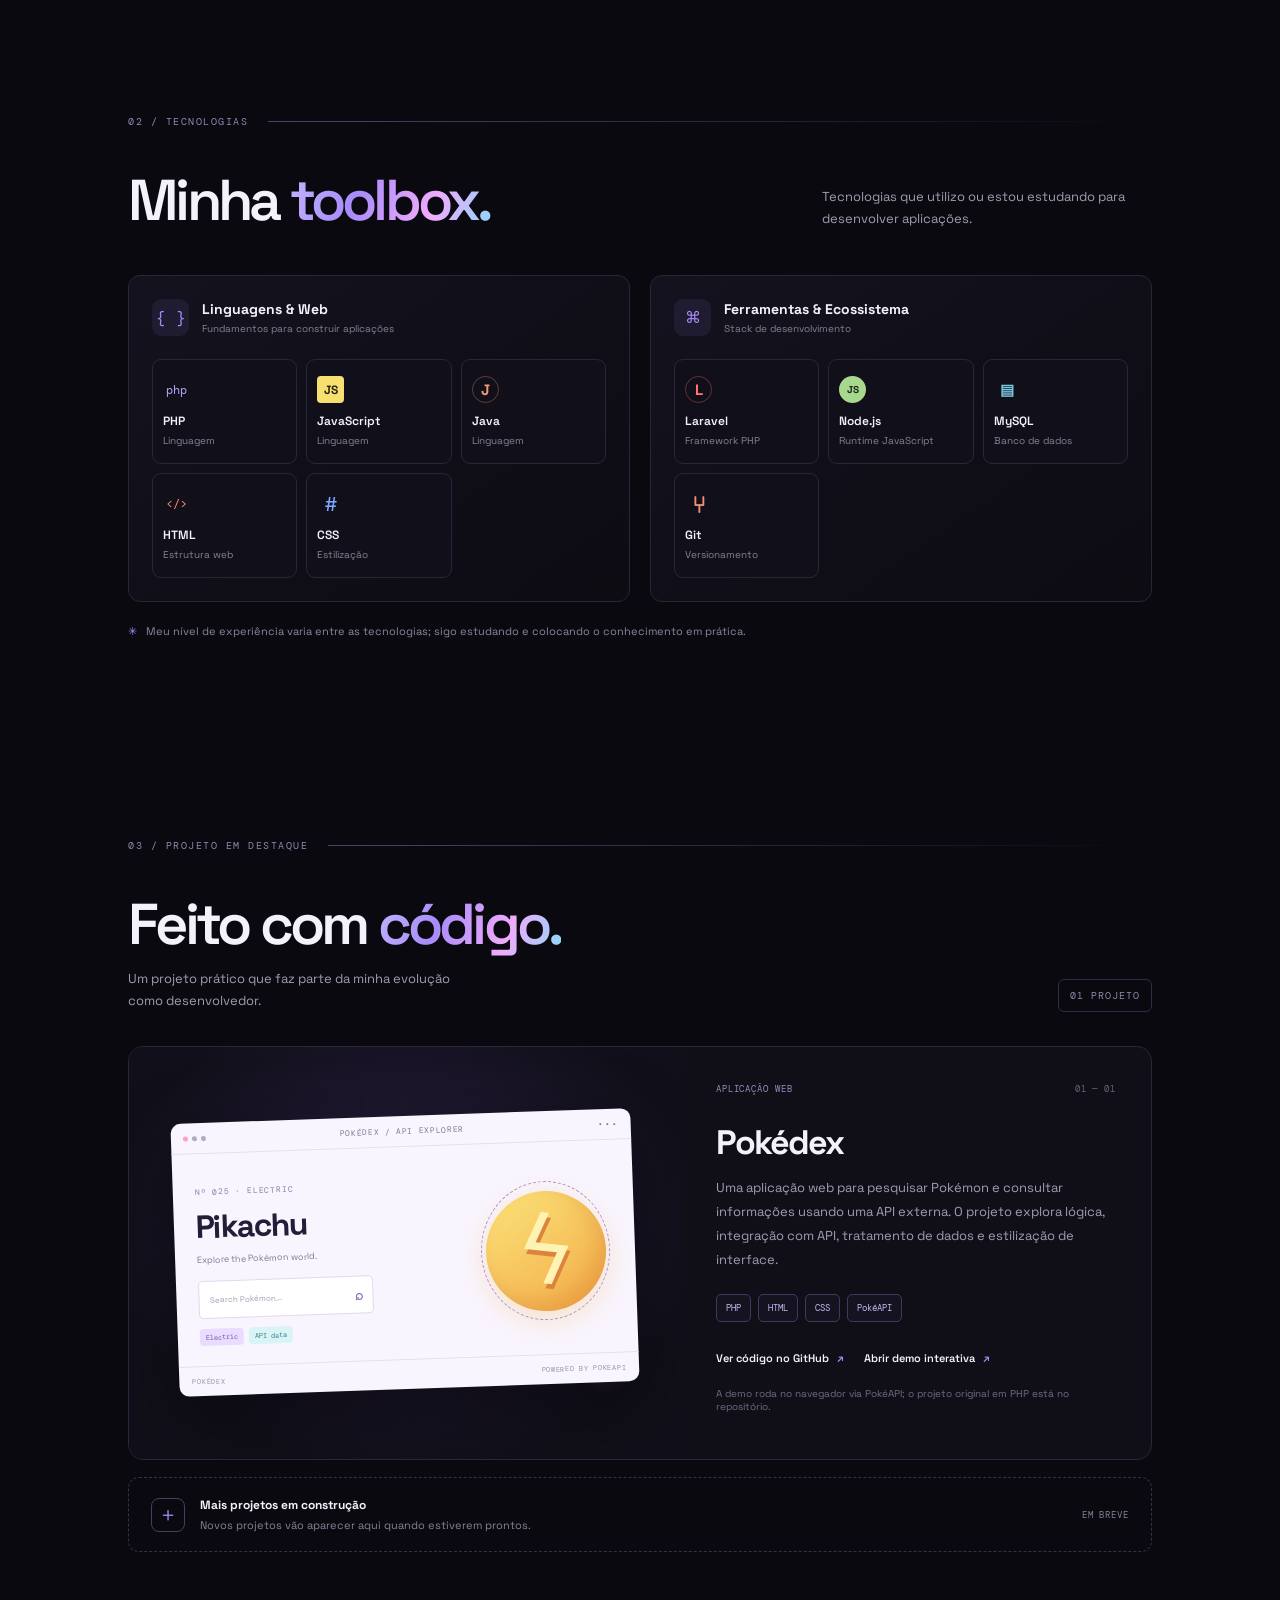
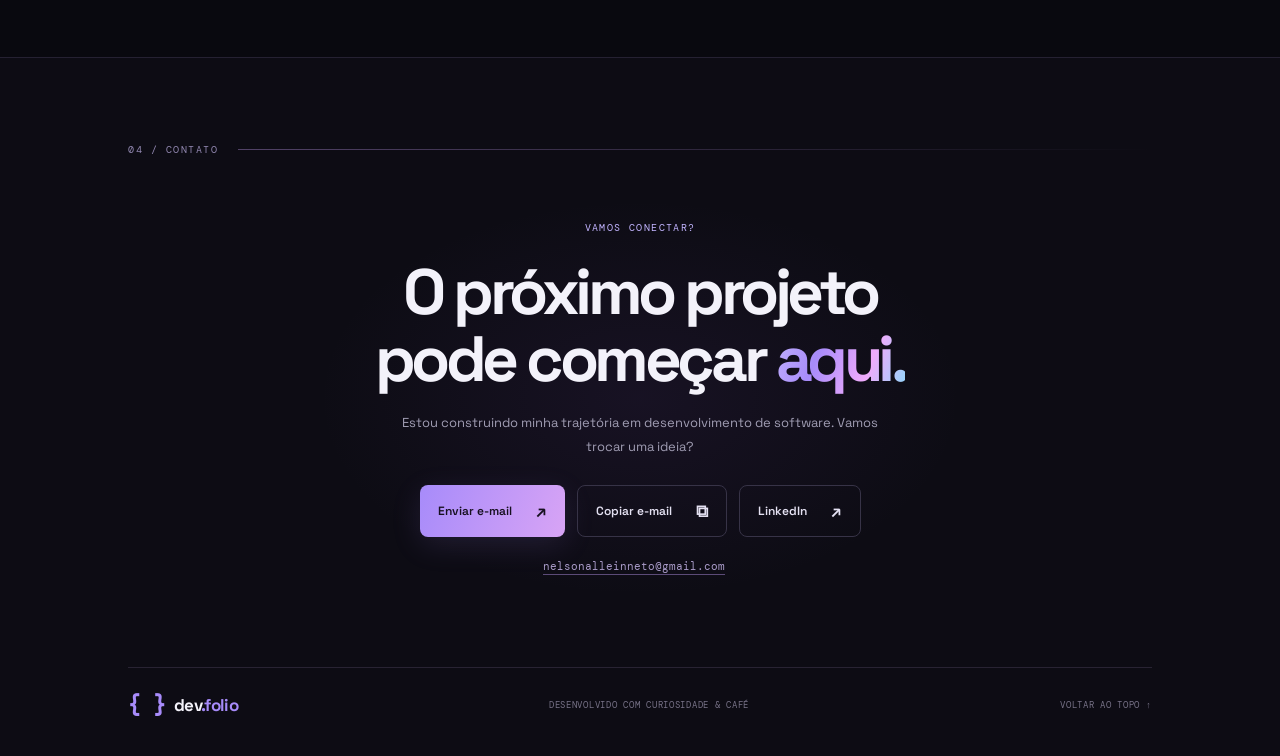
==== commit c3c0b5be: "Versao final" ====
--- a/index.html
+++ b/index.html
@@ -110,8 +110,8 @@
           <h3>Pokédex</h3>
           <p>Uma aplicação web para pesquisar Pokémon e consultar informações usando uma API externa. O projeto explora lógica, integração com API, tratamento de dados e estilização de interface.</p>
           <div class="project-tags"><span>PHP</span><span>HTML</span><span>CSS</span><span>PokéAPI</span></div>
-          <div class="project-links"><a class="text-link" data-link="pokedexGithub" href="https://github.com/" target="_blank" rel="noreferrer">Ver código no GitHub <span>↗</span></a><a class="text-link" data-link="pokedexDemo" href="#projects">Ver demonstração <span>↗</span></a></div>
-          <p class="edit-hint">Os links deste projeto são configurados no arquivo <code>script.js</code>.</p>
+          <div class="project-links"><a class="text-link" data-link="pokedexGithub" href="https://github.com/" target="_blank" rel="noreferrer">Ver código no GitHub <span>↗</span></a><a class="text-link demo-link-pending" data-link="pokedexDemo" href="#projects" aria-disabled="true">Abrir demo interativa <span>↗</span></a></div>
+          <p class="edit-hint">A demo roda no navegador via PokéAPI; o projeto original em PHP está no repositório.</p>
         </div>
       </article>
       <div class="future-project reveal"><span class="future-icon">＋</span><div><h3>Mais projetos em construção</h3><p>Novos projetos vão aparecer aqui quando estiverem prontos.</p></div><span class="future-status">EM BREVE</span></div>
@@ -120,7 +120,7 @@
     <section class="contact-section" id="contact">
       <div class="contact-glow"></div>
       <div class="section-label reveal"><span>04 / CONTATO</span><span class="label-rule"></span></div>
-      <div class="contact-content reveal"><span class="eyebrow">VAMOS CONECTAR?</span><h2>O próximo projeto<br>pode começar <span class="gradient-text">aqui.</span></h2><p>Estou construindo minha trajetória em desenvolvimento de software. Vamos trocar uma ideia?</p><div class="contact-actions"><a class="button button-primary" data-link="email" href="mailto:seuemail@exemplo.com">Entrar em contato <span>↗</span></a><a class="button button-ghost" data-link="linkedin" href="https://www.linkedin.com/" target="_blank" rel="noreferrer">LinkedIn <span>↗</span></a></div></div>
+      <div class="contact-content reveal"><span class="eyebrow">VAMOS CONECTAR?</span><h2>O próximo projeto<br>pode começar <span class="gradient-text">aqui.</span></h2><p>Estou construindo minha trajetória em desenvolvimento de software. Vamos trocar uma ideia?</p><div class="contact-actions"><a class="button button-primary" id="emailLink" href="https://mail.google.com/mail/?view=cm&amp;fs=1&amp;to=nelsonalleinneto%40gmail.com" target="_blank" rel="noopener noreferrer">Enviar e-mail <span>↗</span></a><button class="button button-ghost" type="button" id="copyEmail">Copiar e-mail <span>⧉</span></button><a class="button button-ghost" data-link="linkedin" href="https://www.linkedin.com/" target="_blank" rel="noopener noreferrer">LinkedIn <span>↗</span></a></div><div class="contact-email-row"><a id="directEmailLink" href="mailto:nelsonalleinneto@gmail.com?subject=Contato%20pelo%20portf%C3%B3lio">nelsonalleinneto@gmail.com</a><span id="copyStatus" role="status" aria-live="polite"></span></div></div>
       <footer><a class="brand" href="#home"><span class="brand-mark">{ }</span><span>dev<span class="accent">.folio</span></span></a><span>DESENVOLVIDO COM CURIOSIDADE & CAFÉ</span><a href="#home" class="back-top">VOLTAR AO TOPO ↑</a></footer>
     </section>
   </main>
--- a/style.css
+++ b/style.css
@@ -1 +1,14 @@
 :root{--bg:#09090f;--panel:#11111b;--text:#f3f2fa;--muted:#a09db3;--line:#292838;--purple:#a78bfa;--pink:#f472b6;--cyan:#67e8f9;--mono:"DM Mono",monospace;--display:"Space Grotesk",sans-serif}*{box-sizing:border-box}html{scroll-behavior:smooth;scroll-padding-top:90px}body{margin:0;background:var(--bg);color:var(--text);font-family:var(--display);overflow-x:hidden}a{color:inherit;text-decoration:none}button{font:inherit}.noise{position:fixed;inset:0;pointer-events:none;z-index:20;opacity:.025;background-image:url("data:image/svg+xml,%3Csvg viewBox='0 0 180 180' xmlns='http://www.w3.org/2000/svg'%3E%3Cfilter id='n'%3E%3CfeTurbulence type='fractalNoise' baseFrequency='.9' numOctaves='3' stitchTiles='stitch'/%3E%3C/filter%3E%3Crect width='100%25' height='100%25' filter='url(%23n)' opacity='.7'/%3E%3C/svg%3E")}.cursor-glow{position:fixed;left:50%;top:50%;width:360px;height:360px;border-radius:50%;pointer-events:none;z-index:0;background:radial-gradient(circle,rgba(139,92,246,.09),transparent 68%);transform:translate(-50%,-50%);will-change:left,top}.topbar{height:78px;padding:0 7.5%;display:flex;align-items:center;justify-content:space-between;border-bottom:1px solid rgba(255,255,255,.06);position:sticky;top:0;z-index:15;background:rgba(9,9,15,.82);backdrop-filter:blur(18px)}.brand{display:flex;align-items:center;gap:9px;font-weight:700;letter-spacing:-.04em;font-size:19px}.brand-mark{color:var(--purple);font-family:var(--mono);font-size:21px}.accent{color:var(--purple)}.nav{display:flex;gap:30px;color:#aaa8bb;font-size:13px}.nav a{transition:color .2s}.nav a:hover,.text-link:hover{color:var(--cyan)}.top-cta{font-size:12px;padding:11px 15px;border:1px solid #393448;border-radius:8px;transition:.25s}.top-cta span{color:var(--purple);margin-left:8px}.top-cta:hover{border-color:var(--purple);transform:translateY(-2px)}.menu-toggle{display:none;background:none;border:0}.section{position:relative;padding:105px 10%;max-width:1600px;margin:auto}.hero{min-height:680px;display:grid;grid-template-columns:1.08fr .92fr;align-items:center;padding-top:75px;padding-bottom:100px;overflow:hidden}.hero-grid{position:absolute;inset:0;opacity:.17;pointer-events:none;background-image:linear-gradient(rgba(167,139,250,.1) 1px,transparent 1px),linear-gradient(90deg,rgba(167,139,250,.1) 1px,transparent 1px);background-size:64px 64px;mask-image:linear-gradient(90deg,black,transparent 90%)}.hero-copy{position:relative;z-index:2}.eyebrow{font:10px var(--mono);letter-spacing:.14em;color:#c2b4ff;display:flex;align-items:center;gap:10px}.status-dot{height:7px;width:7px;border-radius:50%;background:#8cf0c8;box-shadow:0 0 14px #8cf0c8;animation:pulse 2s infinite}.hero h1{font-size:clamp(54px,6.5vw,88px);line-height:.94;letter-spacing:-.078em;margin:26px 0 25px;font-weight:600}.gradient-text{background:linear-gradient(110deg,#c4b5fd 0%,#a78bfa 34%,#f0abfc 70%,#67e8f9 110%);background-clip:text;-webkit-background-clip:text;color:transparent}.cursor{color:var(--cyan);animation:blink 1s steps(2) infinite}.hero-sub{max-width:470px;color:var(--muted);font-size:14px;line-height:1.9}.hero-sub strong{color:#e8e1fa;font-weight:600}.hero-actions{display:flex;gap:12px;margin-top:29px}.button{display:inline-flex;align-items:center;gap:24px;padding:14px 18px;border-radius:8px;font-size:12px;font-weight:600;transition:transform .25s,box-shadow .25s,border-color .25s}.button span{font-size:17px}.button:hover{transform:translateY(-3px)}.button-primary{background:linear-gradient(110deg,#a78bfa,#d8a4f5);color:#171020;box-shadow:0 8px 30px #a78bfa20}.button-primary:hover{box-shadow:0 10px 35px #a78bfa45}.button-ghost{border:1px solid #373347;color:#e4e1f2}.button-ghost:hover{border-color:var(--purple)}.hero-meta{display:flex;gap:25px;margin-top:48px;color:#79788d;font:9px var(--mono);letter-spacing:.12em}.hero-meta span{display:flex;align-items:center;gap:9px}.meta-line{width:18px;height:1px;background:var(--purple)}.hero-art{height:440px;position:relative;display:grid;place-items:center;perspective:900px}.orbit{position:absolute;width:390px;height:155px;border:1px solid #8e77d533;border-radius:50%;transform:rotate(-32deg)}.orbit-two{width:330px;height:330px;transform:rotate(38deg);border-color:#67e8f91c}.planet{width:220px;height:220px;border-radius:50%;position:relative;display:grid;place-items:center;background:radial-gradient(circle at 32% 26%,#39305e,#1d1934 48%,#100f1c 75%);box-shadow:inset -25px -22px 45px #05050b,0 0 65px #8b5cf62a,0 0 0 1px #b8a0ff3b;animation:float 6s ease-in-out infinite}.planet:before{content:"";position:absolute;inset:-13px;border:1px solid #a78bfa35;border-radius:50%}.planet-core{font:500 55px var(--mono);letter-spacing:-.1em;color:#c4b5fd;text-shadow:0 0 25px #a78bfa;transform:translateX(-4px)}.planet-shine{position:absolute;top:25px;left:46px;width:50px;height:18px;border-radius:50%;background:#d8b4fe33;filter:blur(10px);transform:rotate(-35deg)}.float-card{position:absolute;border:1px solid #4c4267;background:rgba(17,16,29,.9);backdrop-filter:blur(12px);border-radius:10px;box-shadow:0 15px 50px #0005;animation:float 5s ease-in-out infinite}.card-code{top:53px;left:0;width:205px;padding:13px 14px;font:10px var(--mono);color:#bcb5d5}.code-card-head{display:flex;align-items:center;gap:7px}.card-dot{display:inline-block;width:6px;height:6px;border-radius:50%;background:#a78bfa}.card-live{margin-left:auto;color:#81e6bf;font-size:8px}.code-lines{margin-top:15px;display:grid;gap:7px}.code-lines i{height:4px;background:#4e426c;border-radius:4px;width:70%}.code-lines i:nth-child(2){width:47%;background:#7660a6}.code-lines i:nth-child(3){width:82%;background:#38334f}.code-lines i:nth-child(4){width:55%;background:#51466d}.card-terminal{right:-2px;bottom:52px;padding:0 13px 14px;width:220px;font:10px/1.9 var(--mono);color:#ddd6fe;animation-delay:-2s}.terminal-head{display:flex;gap:5px;padding:11px 0 9px;border-bottom:1px solid #383044;margin-bottom:10px}.terminal-head b{width:6px;height:6px;border-radius:50%;background:#8e7bb3}.terminal-head b:first-child{background:#f472b6}.terminal-head b:nth-child(2){background:#facc75}.term-green{color:#8cf0c8}.term-muted{color:#77758e}.blink{animation:blink .8s steps(2) infinite}.spark{position:absolute;color:var(--cyan);font-size:25px;animation:twinkle 3s infinite}.spark-a{right:14%;top:45px}.spark-b{left:15%;bottom:70px;color:var(--pink);font-size:20px;animation-delay:-1s}.spark-c{right:6%;top:44%;font-size:30px;color:#c4b5fd}.scroll-hint{position:absolute;bottom:27px;left:10%;display:flex;align-items:center;gap:11px;font:9px var(--mono);letter-spacing:.13em;color:#77758b}.scroll-wheel{width:15px;height:22px;border:1px solid #6e638c;border-radius:10px;position:relative}.scroll-wheel:after{content:"";position:absolute;top:4px;left:6px;width:2px;height:4px;background:var(--purple);border-radius:2px;animation:scroll 1.4s infinite}.ticker{overflow:hidden;border-top:1px solid #272333;border-bottom:1px solid #272333;background:#0e0d16;padding:18px 0}.ticker-track{display:flex;align-items:center;justify-content:space-around;gap:38px;width:max-content;min-width:200%;animation:marquee 31s linear infinite;font:11px var(--mono);letter-spacing:.17em;color:#aaa6c2}.ticker-track b{color:var(--purple);font-size:15px}.section-label{display:flex;align-items:center;gap:20px;color:#9187b0;font:10px var(--mono);letter-spacing:.15em}.label-rule{height:1px;background:linear-gradient(90deg,#514267,transparent);flex:1}.about-layout{display:grid;grid-template-columns:1fr 1fr;gap:60px;margin-top:45px}.section-title{font-size:clamp(38px,4.5vw,61px);letter-spacing:-.065em;line-height:1.05;font-weight:600;margin:0}.about-text{max-width:490px;color:var(--muted);font-size:14px;line-height:1.9}.about-text p{margin:0 0 16px}.about-note{margin-top:25px;padding:14px 16px;border-left:2px solid var(--purple);background:linear-gradient(90deg,#a78bfa0d,transparent);color:#d1c9e8;font-size:12px;display:flex;gap:12px;align-items:center}.note-icon{color:var(--cyan);font:18px var(--mono)}.principles{display:grid;grid-template-columns:repeat(3,1fr);gap:14px;margin-top:62px}.principle{position:relative;padding:23px 22px 26px;background:linear-gradient(140deg,#151421,#0e0d15);border:1px solid #282436;border-radius:12px;overflow:hidden;transition:transform .3s,border-color .3s}.principle:after{content:"";position:absolute;width:80px;height:80px;right:-40px;bottom:-45px;border-radius:50%;background:#a78bfa1a;filter:blur(15px)}.principle:hover{transform:translateY(-6px);border-color:#69528f}.principle-number{font:10px var(--mono);color:#77718e}.principle-icon{font-size:25px;color:var(--purple);margin:28px 0 18px}.principle h3{font-size:16px;margin:0 0 10px}.principle p{font-size:12px;line-height:1.7;color:var(--muted);margin:0}.stack-section{padding-top:80px}.stack-heading{display:flex;align-items:end;justify-content:space-between;gap:30px;margin:42px 0 45px}.stack-heading p,.projects-heading p{color:var(--muted);font-size:13px;line-height:1.7;max-width:330px;margin:0}.stack-groups{display:grid;grid-template-columns:1fr 1fr;gap:20px}.stack-group{border:1px solid #292638;border-radius:12px;background:linear-gradient(145deg,#13121e,#0d0c13);padding:23px}.stack-group-title{display:flex;gap:13px;align-items:center;margin-bottom:23px}.group-symbol{height:37px;width:37px;display:grid;place-items:center;border-radius:9px;background:#a78bfa16;color:var(--purple);font:16px var(--mono)}.stack-group-title h3{font-size:14px;margin:0 0 4px}.stack-group-title p{font-size:10px;color:#838096;margin:0}.tech-grid{display:grid;grid-template-columns:repeat(3,1fr);gap:9px}.tech-card{border:1px solid #292638;background:#11101a;border-radius:9px;min-height:105px;padding:13px 10px;display:flex;flex-direction:column;align-items:flex-start;justify-content:center;gap:5px;transition:.25s}.tech-card:hover{transform:translateY(-4px);background:#1a1728;border-color:#6c5896}.tech-icon{height:27px;min-width:27px;display:grid;place-items:center;font-weight:700;font-size:15px;margin-bottom:5px}.tech-icon.php{font:12px var(--mono);color:#b5a2f7}.tech-icon.js{background:#f7df70;color:#282316;font-size:12px;border-radius:4px;padding:4px}.tech-icon.java{color:#f29b73;border:1px solid #f29b7355;border-radius:50%}.tech-icon.html{color:#f78b68;font:12px var(--mono)}.tech-icon.css{color:#7da7ff;font:20px var(--mono)}.tech-icon.laravel{color:#ff776d;border:1px solid #ff776d55;border-radius:50%}.tech-icon.node{background:#a8d88d;color:#182514;font-size:10px;border-radius:50%;padding:4px}.tech-icon.mysql{color:#79c7df}.tech-icon.git{color:#f38e71;font-size:23px}.tech-card>span:nth-child(2){font-size:12px;font-weight:600}.tech-card small{color:#858197;font-size:10px}.stack-disclaimer{font-size:11px;color:#8b879e;margin-top:22px;display:flex;align-items:center;gap:9px}.stack-disclaimer span{color:var(--purple)}.projects-section{padding-top:85px}.projects-heading{display:flex;justify-content:space-between;align-items:end;margin:42px 0 34px}.projects-heading .section-title{margin-bottom:13px}.project-count{font:10px var(--mono);letter-spacing:.1em;color:#9288ad;border:1px solid #342b46;border-radius:6px;padding:9px 11px}.project-card{display:grid;grid-template-columns:1.08fr .92fr;border:1px solid #2b2639;border-radius:15px;overflow:hidden;background:#100f18;transition:border-color .3s}.project-card:hover{border-color:#655084}.project-visual{min-height:370px;background:radial-gradient(ellipse at 50% 45%,#3a275d 0%,#201831 35%,#11101a 75%);position:relative;display:grid;place-items:center;overflow:hidden}.project-visual:before{content:"";position:absolute;inset:0;background-image:linear-gradient(#ffffff08 1px,transparent 1px),linear-gradient(90deg,#ffffff08 1px,transparent 1px);background-size:34px 34px;mask-image:radial-gradient(ellipse,black,transparent 80%)}.pokedex-window{position:relative;z-index:2;width:min(86%,460px);background:#f9f5ff;color:#251d38;border-radius:10px;box-shadow:0 25px 80px #0007;transform:rotate(-2deg);transition:transform .5s}.project-card:hover .pokedex-window{transform:rotate(0) translateY(-5px)}.window-top{height:31px;border-bottom:1px solid #e7deef;display:flex;align-items:center;justify-content:space-between;padding:0 12px;font:8px var(--mono);letter-spacing:.08em;color:#82758f}.window-dots{display:flex;gap:4px}.window-dots i{height:5px;width:5px;border-radius:50%;background:#b6a8c7}.window-dots i:first-child{background:#ff9fbd}.window-menu{letter-spacing:2px}.pokedex-content{padding:25px 22px 20px;display:flex;justify-content:space-between;align-items:center;min-height:210px}.poke-kicker{font:8px var(--mono);color:#8e78a8;letter-spacing:.1em}.poke-copy h3{font-size:32px;letter-spacing:-.06em;margin:7px 0}.poke-copy p{font-size:9px;color:#84778f;margin:0 0 15px}.poke-search{display:flex;align-items:center;justify-content:space-between;border:1px solid #e3d8ed;background:#fff;border-radius:5px;padding:9px 10px;width:175px;font-size:8px;color:#a69ab0}.poke-search b{font-size:14px;color:#8d6bb6}.poke-tags{display:flex;gap:5px;margin-top:10px}.poke-tags i{font:7px var(--mono);font-style:normal;padding:4px 6px;border-radius:4px;background:#e9ddff;color:#7953ac}.poke-tags i+i{background:#d9f4f6;color:#397e87}.poke-art{height:145px;width:135px;position:relative;display:grid;place-items:center}.poke-circle{position:absolute;width:120px;height:120px;border-radius:50%;background:linear-gradient(145deg,#fbe47a,#f3a947);box-shadow:inset -8px -8px 20px #d17a3155,0 8px 30px #f5b64c55;animation:float 4s ease-in-out infinite}.poke-bolt{z-index:1;font-size:93px;line-height:1;color:#fff3b3;text-shadow:3px 5px 0 #dc843e;transform:rotate(8deg)}.poke-orbit{position:absolute;inset:3px;border:1px dashed #ad91d4;border-radius:50%;animation:spin 14s linear infinite}.pokedex-bottom{border-top:1px solid #e7deef;padding:10px 13px;display:flex;justify-content:space-between;font:7px var(--mono);letter-spacing:.1em;color:#9a8da6}.visual-orb{position:absolute;width:9px;height:9px;border-radius:50%;background:var(--cyan);box-shadow:0 0 20px var(--cyan);animation:twinkle 3s infinite}.orb-left{left:13%;top:24%}.orb-right{right:13%;bottom:20%;background:var(--pink);box-shadow:0 0 20px var(--pink)}.project-info{padding:36px 35px;display:flex;flex-direction:column;align-items:flex-start;justify-content:center}.project-topline{display:flex;justify-content:space-between;width:100%;font:9px var(--mono);letter-spacing:.1em;color:#9b8bbd}.project-index{color:#686379}.project-info h3{font-size:34px;letter-spacing:-.06em;margin:26px 0 12px}.project-info>p:not(.edit-hint){font-size:13px;line-height:1.85;color:var(--muted);margin:0;max-width:430px}.project-tags{display:flex;flex-wrap:wrap;gap:7px;margin:22px 0}.project-tags span{font:9px var(--mono);color:#c6b5f1;padding:7px 9px;border:1px solid #45365e;background:#a78bfa0a;border-radius:5px}.project-links{display:flex;flex-wrap:wrap;gap:20px;margin-top:7px}.text-link{font-size:11px;font-weight:600;transition:color .2s}.text-link span{color:var(--purple);margin-left:5px}.edit-hint{color:#716b84;font-size:10px;margin-top:22px}.edit-hint code{color:#b9a5ef;font-family:var(--mono)}.future-project{margin-top:17px;border:1px dashed #383047;border-radius:11px;padding:19px 22px;display:flex;align-items:center;gap:15px}.future-icon{height:34px;width:34px;border:1px solid #4a3b61;border-radius:8px;display:grid;place-items:center;color:var(--purple);font-size:20px}.future-project h3{font-size:12px;margin:0 0 5px}.future-project p{font-size:11px;color:#88839a;margin:0}.future-status{margin-left:auto;color:#89809d;font:9px var(--mono);letter-spacing:.1em}.contact-section{position:relative;padding:85px 10% 25px;overflow:hidden;border-top:1px solid #252132;background:#0d0c14}.contact-glow{position:absolute;left:50%;top:20%;transform:translateX(-50%);width:650px;height:400px;background:radial-gradient(ellipse,#6d42a01c,transparent 70%);pointer-events:none}.contact-content{position:relative;text-align:center;padding:65px 0 90px}.contact-content .eyebrow{justify-content:center}.contact-content h2{font-size:clamp(39px,5vw,68px);line-height:1.05;letter-spacing:-.07em;margin:25px 0 18px}.contact-content>p{max-width:480px;margin:0 auto;color:var(--muted);font-size:13px;line-height:1.8}.contact-actions{display:flex;justify-content:center;gap:12px;margin-top:27px}footer{border-top:1px solid #282333;display:flex;justify-content:space-between;align-items:center;padding:23px 0 12px;color:#777287;font:9px var(--mono);letter-spacing:.08em}footer .brand{color:var(--text);font:700 17px var(--display);letter-spacing:-.04em}.back-top{transition:color .2s}.back-top:hover{color:var(--cyan)}.reveal{opacity:0;transform:translateY(22px);transition:opacity .8s ease,transform .8s cubic-bezier(.2,.7,.2,1)}.reveal.visible{opacity:1;transform:translateY(0)}.principle:nth-child(2),.tech-card:nth-child(2){transition-delay:.08s}.principle:nth-child(3),.tech-card:nth-child(3){transition-delay:.16s}@keyframes float{0%,100%{transform:translateY(0)}50%{transform:translateY(-12px)}}@keyframes blink{0%,48%{opacity:1}49%,100%{opacity:0}}@keyframes pulse{0%,100%{box-shadow:0 0 0 0 #8cf0c855}50%{box-shadow:0 0 0 6px #8cf0c800}}@keyframes twinkle{0%,100%{opacity:.45;transform:scale(.85) rotate(0)}50%{opacity:1;transform:scale(1.1) rotate(15deg)}}@keyframes spin{to{transform:rotate(360deg)}}@keyframes scroll{0%{transform:translateY(0);opacity:1}80%,100%{transform:translateY(8px);opacity:0}}@keyframes marquee{to{transform:translateX(-50%)}}@media(min-width:1500px){.section{padding-left:12%;padding-right:12%}.hero{min-height:760px}}@media(max-width:1050px){.section{padding-left:7%;padding-right:7%}.topbar{padding:0 6%}.hero{grid-template-columns:1.05fr .95fr}.hero-art{transform:scale(.88)}.stack-groups{grid-template-columns:1fr}.stack-group{padding:25px}.contact-section{padding-left:7%;padding-right:7%}.scroll-hint{left:7%}.project-info{padding:28px}.project-visual{min-height:340px}}@media(max-width:760px){.topbar{height:68px;padding:0 5%}.nav{display:none;position:absolute;top:68px;left:0;right:0;padding:20px 6% 24px;background:#0e0d16;border-bottom:1px solid var(--line);flex-direction:column;gap:20px}.nav.open{display:flex}.top-cta{display:none}.menu-toggle{display:flex;width:38px;height:38px;flex-direction:column;justify-content:center;gap:6px;align-items:center;border:1px solid #393448;border-radius:8px}.menu-toggle span{width:15px;height:1px;background:#e2d9f7;transition:.2s}.menu-toggle[aria-expanded="true"] span:first-child{transform:translateY(3.5px) rotate(45deg)}.menu-toggle[aria-expanded="true"] span:last-child{transform:translateY(-3.5px) rotate(-45deg)}.section{padding:78px 6%}.hero{display:flex;flex-direction:column;align-items:stretch;padding-top:67px;padding-bottom:75px;min-height:0}.hero h1{font-size:clamp(57px,13vw,82px)}.hero-sub{font-size:13px;max-width:510px}.hero-art{height:340px;transform:scale(.88);transform-origin:center top;margin-top:25px;margin-bottom:-10px}.planet{width:180px;height:180px}.planet-core{font-size:45px}.orbit{width:320px;height:130px}.orbit-two{width:265px;height:265px}.card-code{left:1%;top:27px}.card-terminal{right:0;bottom:35px}.scroll-hint{left:6%;bottom:20px}.hero-meta{margin-top:34px;font-size:8px;gap:15px}.ticker-track{gap:25px}.about-layout{grid-template-columns:1fr;gap:25px;margin-top:35px}.section-title{font-size:clamp(39px,9vw,57px)}.principles{grid-template-columns:1fr;gap:10px;margin-top:35px}.principle{padding:20px}.principle-icon{margin:18px 0 12px}.stack-heading{display:block;margin:34px 0 30px}.stack-heading p{margin-top:15px}.stack-group{padding:17px}.tech-grid{grid-template-columns:repeat(3,minmax(0,1fr));gap:7px}.tech-card{padding:11px 8px;min-height:96px}.tech-card>span:nth-child(2){font-size:11px}.tech-card small{font-size:9px}.projects-heading{align-items:start;gap:12px;margin:33px 0 25px}.projects-heading p{font-size:12px;margin-top:12px}.project-count{white-space:nowrap;font-size:8px;padding:8px}.project-card{grid-template-columns:1fr}.project-visual{min-height:310px}.pokedex-window{width:86%;max-width:460px}.project-info{padding:27px 23px 29px}.project-info h3{margin-top:20px}.future-project{padding:17px 14px;gap:10px}.future-status{font-size:8px}.contact-section{padding:65px 6% 20px}.contact-content{padding:60px 0 70px}.contact-content h2{font-size:clamp(39px,10vw,59px)}footer{flex-wrap:wrap;gap:20px}footer>span{order:3;width:100%;text-align:center;font-size:8px}}@media(max-width:400px){.hero h1{font-size:53px}.hero-art{transform:scale(.77);margin-left:-25px;margin-right:-25px;margin-bottom:-45px}.hero-actions .button{padding:12px 13px;gap:14px}.tech-grid{grid-template-columns:repeat(2,minmax(0,1fr))}.pokedex-content{padding:20px 14px}.poke-art{transform:scale(.78);margin-left:-14px}.poke-search{width:150px}.projects-heading{flex-direction:column}.project-count{align-self:flex-start}.contact-actions{flex-direction:column;align-items:center}.contact-actions .button{width:max-content}}@media(prefers-reduced-motion:reduce){*,*::before,*::after{scroll-behavior:auto!important;animation-duration:.01ms!important;animation-iteration-count:1!important;transition-duration:.01ms!important}.reveal{opacity:1;transform:none}.cursor-glow{display:none}}
+
+
+/* Contato com alternativas ao mailto para visitantes sem app de e-mail configurado. */
+.contact-actions button { cursor: pointer; }
+.contact-email-row { display: flex; min-height: 22px; justify-content: center; align-items: center; flex-wrap: wrap; gap: 12px; margin-top: 18px; color: #a99bc8; font: 11px var(--mono); }
+.contact-email-row a { text-decoration: underline; text-decoration-color: #5c4b78; text-underline-offset: 4px; transition: color .2s; }
+.contact-email-row a:hover { color: var(--cyan); }
+#copyStatus { color: #8cf0c8; font: 10px var(--display); }
+.demo-link-pending { color: #8d879d; cursor: not-allowed; }
+.demo-link-pending:hover { color: #b6a9d2; }
+@media(max-width:760px) { .contact-email-row { flex-direction: column; gap: 8px; text-align: center; } }
+.contact-actions button.button-ghost { background: transparent; }
+.contact-actions button.button-ghost:focus-visible, .button:focus-visible { outline: 2px solid var(--cyan); outline-offset: 3px; }
